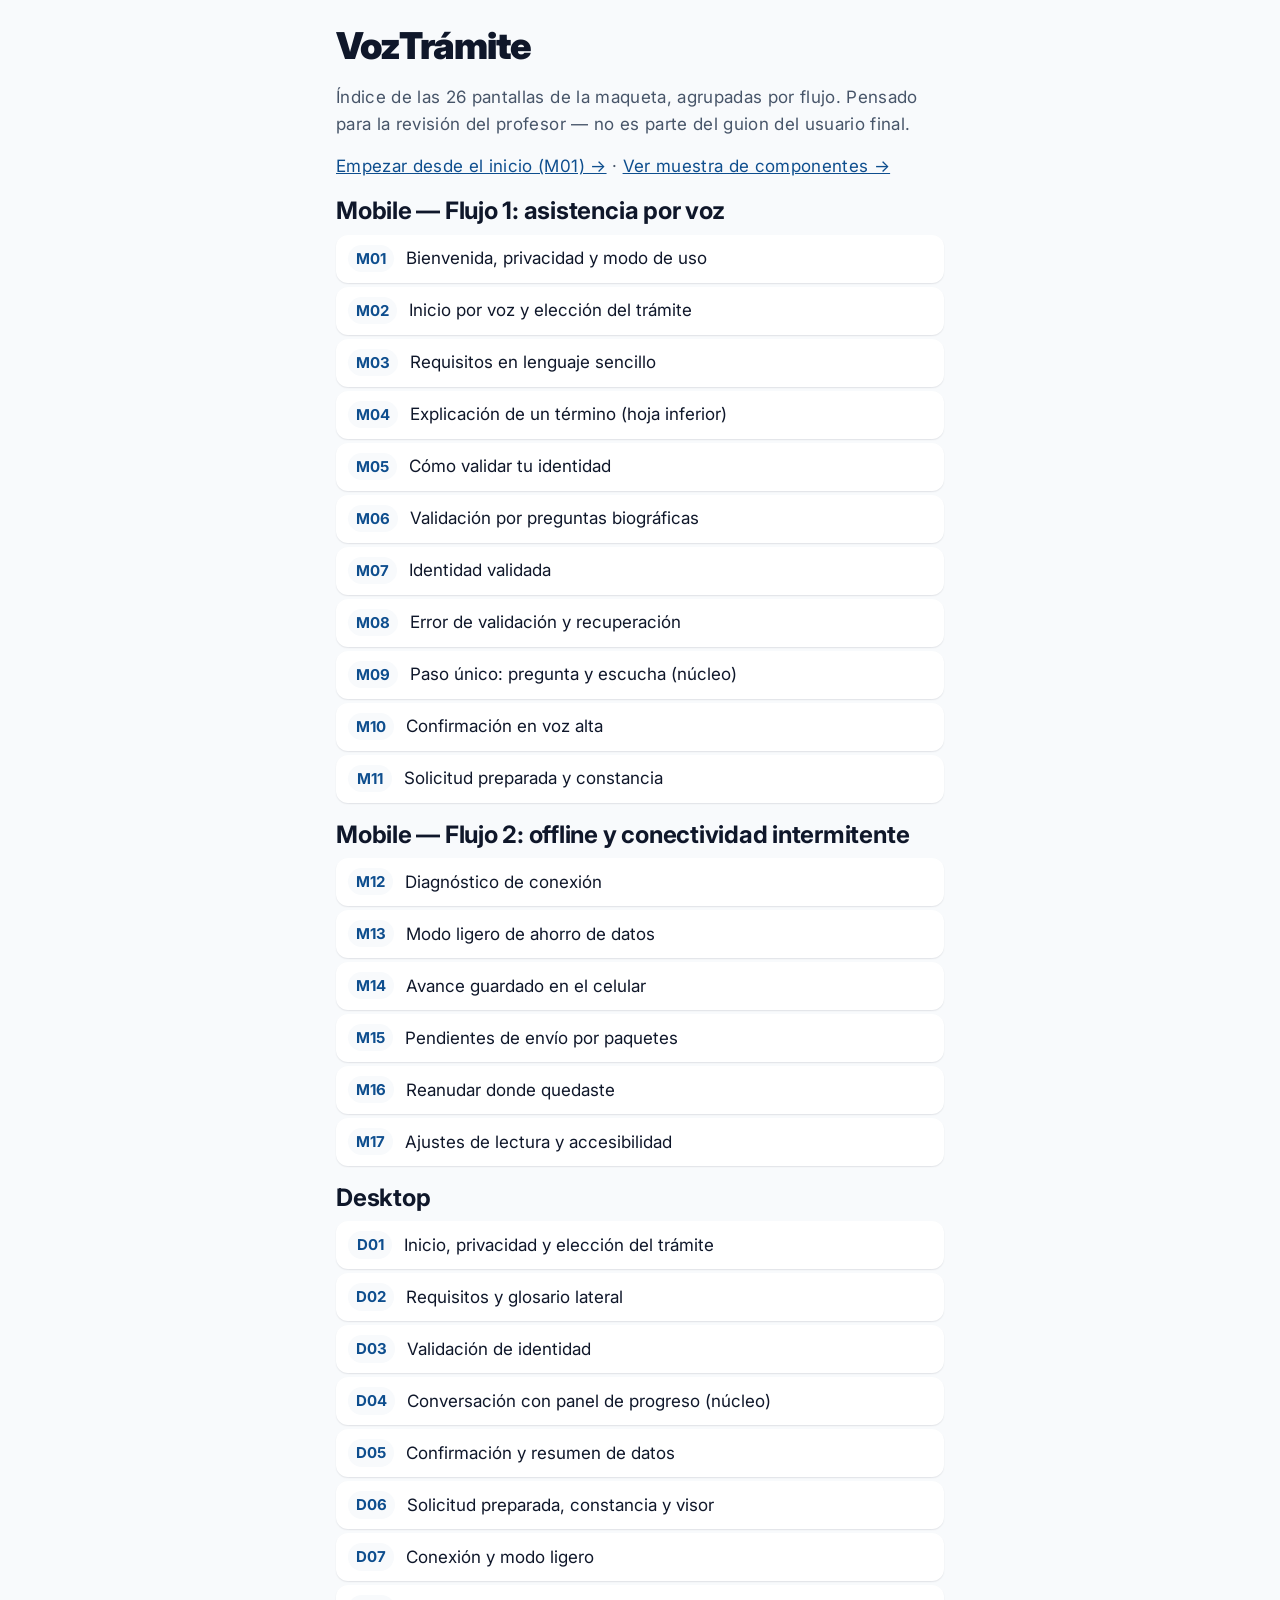
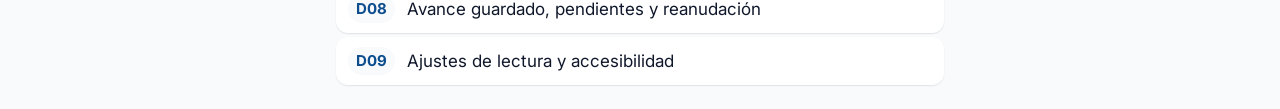
==== index.html @ a708dc7b "Base del proyecto interfaces web y movil desde js inyectadas al index.html" ====
<!DOCTYPE html>
<html lang="es">
<head>
  <meta charset="UTF-8" />
  <meta name="viewport" content="width=device-width, initial-scale=1.0" />
  <title>VozTrámite — Maqueta de trámites por voz</title>
  <meta name="description" content="Prototipo de interfaz de trámites estatales peruanos guiada por voz. Trabajo académico de HCI/UX, no es un servicio oficial." />
  <link rel="icon" href="favicon.ico" />
  <link rel="preconnect" href="https://fonts.googleapis.com" />
  <link rel="preconnect" href="https://fonts.gstatic.com" crossorigin />
  <link href="https://fonts.googleapis.com/css2?family=Inter:wght@400;500;600;700;800;900&display=swap" rel="stylesheet" />
  <link rel="stylesheet" href="css/tokens.css" />
  <link rel="stylesheet" href="css/base.css" />
  <link rel="stylesheet" href="css/components.css" />
  <link rel="stylesheet" href="css/layout.css" />
</head>
<body>
  <a class="skip-link" href="#main-content">Ir al asistente</a>

  <div id="app-root" aria-live="off"></div>

  <!-- Regiones globales de anuncio (4.1.3). Las pantallas las rellenan vía VT.anunciar(). -->
  <div id="vt-live-polite" class="visually-hidden" aria-live="polite" role="status"></div>
  <div id="vt-live-alert" class="visually-hidden" aria-live="assertive" role="alert"></div>

  <!-- Núcleo: sin módulos ES para que index.html funcione abierto con doble clic (file://) -->
  <script>window.VT = window.VT || {}; window.VT.screens = window.VT.screens || {};</script>
  <script src="js/icons.js"></script>
  <script src="js/data.js"></script>
  <script src="js/voice.js"></script>
  <script src="js/connectivity.js"></script>
  <script src="js/a11y.js"></script>
  <script src="js/ui.js"></script>

  <!-- Pantallas: cada archivo se registra en window.VT.screens -->
  <script src="js/screens/m01.js"></script>
  <script src="js/screens/m02.js"></script>
  <script src="js/screens/m03.js"></script>
  <script src="js/screens/m04.js"></script>
  <script src="js/screens/m05.js"></script>
  <script src="js/screens/m06.js"></script>
  <script src="js/screens/m07.js"></script>
  <script src="js/screens/m08.js"></script>
  <script src="js/screens/m09.js"></script>
  <script src="js/screens/m10.js"></script>
  <script src="js/screens/m11.js"></script>
  <script src="js/screens/m12.js"></script>
  <script src="js/screens/m13.js"></script>
  <script src="js/screens/m14.js"></script>
  <script src="js/screens/m15.js"></script>
  <script src="js/screens/m16.js"></script>
  <script src="js/screens/m17.js"></script>
  <script src="js/screens/d01.js"></script>
  <script src="js/screens/d02.js"></script>
  <script src="js/screens/d03.js"></script>
  <script src="js/screens/d04.js"></script>
  <script src="js/screens/d05.js"></script>
  <script src="js/screens/d06.js"></script>
  <script src="js/screens/d07.js"></script>
  <script src="js/screens/d08.js"></script>
  <script src="js/screens/d09.js"></script>
  <script src="js/screens/componentes.js"></script>

  <!-- Router + estado global: arranca en DOMContentLoaded, cuando ya registraron todas las pantallas -->
  <script src="js/app.js"></script>
</body>
</html>
---- css/tokens.css ----
/* =========================================================================
   VozTrámite — Design Tokens
   Paleta 60-30-10 + escala tipográfica + espaciado + radios + objetivos táctiles.
   No cambiar estos valores: están verificados contra WCAG 2.1 AA.
   ========================================================================= */

:root {
  /* ---- 60% dominante: superficies ---------------------------------- */
  --color-surface-pure: #FFFFFF;   /* 60% — tarjetas, lienzos de diálogo */
  --color-canvas-subtle: #F8FAFC;  /* 60% — fondo general de la app */

  /* ---- 30% secundario: marca y texto -------------------------------- */
  --color-brand-primary: #0E4E8E;  /* 30% — cabeceras, nav, anillo de foco. 6.37:1 sobre blanco */
  --color-text-headline: #0F172A;  /* 30% — títulos, preguntas, DNI. 17.5:1 sobre blanco (≥7:1 requerido) */
  --color-text-paragraph: #475569; /* 30% — descripciones, metadatos. 7.3:1 sobre blanco (≥4.5:1 requerido) */

  /* ---- 10% acento y estados ------------------------------------------
     Decisión de accesibilidad (documentada también en components.css):
     el brief original es contradictorio sobre el botón HABLAR. Se resuelve
     a favor del contraste: #0369A1 (Cian Profundo) es el ÚNICO relleno de
     texto/botón porque da 5.93:1 con blanco; #0284C7 (Cian Vocal) se reserva
     para iconos, bordes y ondas (3.91:1, cumple el mínimo 3:1 de componentes
     no textuales pero NO el 4.5:1 de texto). */
  --color-action-voice: #0284C7;      /* 10% — SOLO iconos, bordes, ondas. 3.91:1 sobre blanco */
  --color-action-voice-deep: #0369A1; /* 10% — relleno del botón HABLAR + texto blanco. 5.93:1 */
  --color-status-success: #15803D;    /* 10% — éxito. 4.52:1 sobre blanco con texto */
  --color-status-error: #B91C1C;      /* 10% — error. 6.08:1 sobre blanco con texto */
  --color-status-listening: #B45309;  /* 10% — escucha activa. 4.52:1 sobre blanco */

  /* ---- Fondos de mensaje de estado (10%, uso en bloque, no en texto) */
  --bg-success: #DCFCE7;
  --bg-error: #FEE2E2;
  --bg-warning: #FEF3C7;
  --bg-info: #E0F2FE;

  /* Texto sobre blanco puro para componentes de acento */
  --color-on-accent: #FFFFFF;

  /* ---- Tipografía: Inter, escala en rem sobre base 16px ------------- */
  --font-family-base: "Inter", system-ui, -apple-system, "Segoe UI", sans-serif;

  --fs-display: 2.3125rem;  /* 37px — bienvenida, título de portal */
  --fs-h1: 1.8125rem;       /* 29px — nombre del trámite */
  --fs-h2: 1.5rem;          /* 24px — encabezado de fase/paso */
  --fs-h3: 1.25rem;         /* 20px — pregunta del asistente */
  --fs-body-lg: 1.1875rem;  /* 19px — eco de transcripción */
  --fs-body: 1.0625rem;     /* 17px — instrucciones, notas */
  --fs-button: 1rem;        /* 16px — etiquetas de CTA */
  --fs-caption: 0.9375rem;  /* 15px — estados técnicos, badges (nunca info crítica) */

  --fw-display: 900;
  --fw-h1: 800;
  --fw-h2: 700;
  --fw-h3: 600;
  --fw-body-lg: 500;
  --fw-body: 400;
  --fw-button: 800;
  --fw-caption: 700;

  --lh-display: 1.20;
  --lh-h1: 1.25;
  --lh-h2: 1.30;
  --lh-h3: 1.40;
  --lh-body-lg: 1.50;
  --lh-body: 1.55;
  --lh-button: 1.20;
  --lh-caption: 1.30;

  --ls-display: -0.03em;
  --ls-h1: -0.02em;
  --ls-h2: -0.01em;
  --ls-h3: 0em;
  --ls-body-lg: 0.01em;
  --ls-body: 0.02em;
  --ls-button: 0.04em;
  --ls-caption: 0.05em;

  /* ---- Espaciado (escala de 4px) ------------------------------------- */
  --space-1: 4px;
  --space-2: 8px;
  --space-3: 12px;
  --space-4: 16px;
  --space-6: 24px;
  --space-8: 32px;
  --space-12: 48px;
  --space-16: 64px;

  /* ---- Radios --------------------------------------------------------- */
  --radius-card: 16px;
  --radius-button: 12px;
  --radius-squircle: 20px; /* baldosas de icono */
  --radius-chip: 999px;

  /* ---- Objetivos táctiles --------------------------------------------- */
  --tap-min: 48px;          /* todo elemento interactivo */
  --tap-voice: 56px;        /* botón HABLAR en mobile */
  --tap-voice-desktop: 64px;/* botón HABLAR en desktop */
  --tap-gap-min: 8px;       /* separación mínima entre controles contiguos */

  /* ---- Foco visible ----------------------------------------------------- */
  --focus-ring: 3px solid var(--color-brand-primary);
  --focus-offset: 2px;

  /* ---- Sombra mínima (tarjetas) ------------------------------------------ */
  --shadow-card: 0 1px 2px rgba(15, 23, 42, 0.06), 0 1px 1px rgba(15, 23, 42, 0.04);

  /* ---- Transiciones (desactivadas por completo con reduced motion) ------ */
  --transition-fast: 150ms ease;
  --transition-base: 250ms ease;
}

/* Alto contraste opcional (ajustes de accesibilidad, js/a11y.js) */
:root[data-contrast="alto"] {
  --color-text-paragraph: #1E293B; /* sube de 7.3:1 a ~14.9:1 */
  --color-canvas-subtle: #FFFFFF;
  --shadow-card: 0 0 0 1px rgba(15, 23, 42, 0.35);
}

/* Escalado de letra: tres niveles (1.4.4, zoom sin pérdida de contenido) */
:root[data-text-size="normal"] { font-size: 100%; }
:root[data-text-size="grande"] { font-size: 112.5%; }
:root[data-text-size="muy-grande"] { font-size: 125%; }
---- css/base.css ----
/* =========================================================================
   VozTrámite — Reset, tipografía base y utilidades
   ========================================================================= */

*,
*::before,
*::after { box-sizing: border-box; }

html, body { margin: 0; padding: 0; }

html {
  -webkit-text-size-adjust: 100%;
  scroll-behavior: auto;
}

body {
  font-family: var(--font-family-base);
  font-size: var(--fs-body);
  line-height: var(--lh-body);
  color: var(--color-text-paragraph);
  background: var(--color-canvas-subtle);
  min-height: 100vh;
  -webkit-font-smoothing: antialiased;
}

img, svg { display: block; max-width: 100%; }
button { font-family: inherit; }

/* El atributo [hidden] debe ganar siempre, aunque la clase del elemento
   también fije `display` (p. ej. .vt-sheet, .vt-acciones como <form>). */
[hidden] { display: none !important; }

ul, ol { margin: 0; padding: 0; list-style: none; }
h1, h2, h3, p, figure { margin: 0; }

a { color: var(--color-brand-primary); text-decoration: underline; }

/* ---- Tipografía semántica ------------------------------------------- */
.text-display {
  font-size: var(--fs-display); font-weight: var(--fw-display);
  line-height: var(--lh-display); letter-spacing: var(--ls-display);
  color: var(--color-text-headline);
}
.text-h1 {
  font-size: var(--fs-h1); font-weight: var(--fw-h1);
  line-height: var(--lh-h1); letter-spacing: var(--ls-h1);
  color: var(--color-text-headline);
}
.text-h2 {
  font-size: var(--fs-h2); font-weight: var(--fw-h2);
  line-height: var(--lh-h2); letter-spacing: var(--ls-h2);
  color: var(--color-text-headline);
}
.text-h3 {
  font-size: var(--fs-h3); font-weight: var(--fw-h3);
  line-height: var(--lh-h3); letter-spacing: var(--ls-h3);
  color: var(--color-text-headline);
}
.text-body-lg {
  font-size: var(--fs-body-lg); font-weight: var(--fw-body-lg);
  line-height: var(--lh-body-lg); letter-spacing: var(--ls-body-lg);
  color: var(--color-text-headline);
}
.text-body {
  font-size: var(--fs-body); font-weight: var(--fw-body);
  line-height: var(--lh-body); letter-spacing: var(--ls-body);
  color: var(--color-text-paragraph);
}
.text-caption {
  font-size: var(--fs-caption); font-weight: var(--fw-caption);
  line-height: var(--lh-caption); letter-spacing: var(--ls-caption);
  color: var(--color-text-paragraph);
}

/* Párrafos: ancho de lectura cómodo, nunca justificado a la derecha */
.text-body, .text-body-lg {
  max-width: 70ch;
  text-align: left;
}

/* ---- Foco visible (2.4.7) — nunca se desactiva sin reemplazo -------- */
:focus { outline: none; }
:focus-visible {
  outline: var(--focus-ring);
  outline-offset: var(--focus-offset);
  border-radius: 4px;
}

/* ---- Enlace "saltar bloques" (2.4.1) --------------------------------- */
.skip-link {
  position: absolute;
  left: var(--space-4);
  top: -100px;
  background: var(--color-brand-primary);
  color: #fff;
  padding: var(--space-3) var(--space-4);
  border-radius: var(--radius-button);
  font-weight: var(--fw-button);
  z-index: 1000;
  transition: top var(--transition-fast);
}
.skip-link:focus-visible {
  top: var(--space-4);
  outline: 3px solid #fff;
  outline-offset: 2px;
}

/* ---- Utilidades ------------------------------------------------------ */
.visually-hidden {
  position: absolute !important;
  width: 1px; height: 1px;
  margin: -1px; padding: 0; border: 0;
  overflow: hidden;
  clip: rect(0 0 0 0);
  white-space: nowrap;
}

.u-flex { display: flex; }
.u-flex-col { display: flex; flex-direction: column; }
.u-items-center { align-items: center; }
.u-justify-between { justify-content: space-between; }
.u-gap-1 { gap: var(--space-1); }
.u-gap-2 { gap: var(--space-2); }
.u-gap-3 { gap: var(--space-3); }
.u-gap-4 { gap: var(--space-4); }

/* ---- Movimiento reducido (2.3.3) -------------------------------------
   Aplica tanto por preferencia de SO como por ajuste forzado del usuario
   (data-motion="reducido", ver js/a11y.js) */
@media (prefers-reduced-motion: reduce) {
  *, *::before, *::after {
    animation-duration: 0.001ms !important;
    animation-iteration-count: 1 !important;
    transition-duration: 0.001ms !important;
    scroll-behavior: auto !important;
  }
}
:root[data-motion="reducido"] *,
:root[data-motion="reducido"] *::before,
:root[data-motion="reducido"] *::after {
  animation-duration: 0.001ms !important;
  animation-iteration-count: 1 !important;
  transition-duration: 0.001ms !important;
}

/* ---- Contenedor raíz de pantalla --------------------------------------- */
#app-root {
  min-height: 100vh;
  display: flex;
  flex-direction: column;
}

/* Estado vacío de carga (nunca debería durar) */
.app-loading {
  padding: var(--space-8);
  text-align: center;
  color: var(--color-text-paragraph);
}
---- css/components.css ----
/* =========================================================================
   VozTrámite — Componentes UI
   13 componentes del sistema de diseño. Cada regla de color cita su rol
   60-30-10 y, cuando aplica, su ratio de contraste verificado.
   ========================================================================= */

.vt-icon { flex-shrink: 0; }

/* ---- Cabecera de la app (60% canvas + 30% marca) ---------------------- */
.vt-header {
  background: var(--color-brand-primary); /* 30% */
  color: #fff;
  display: flex;
  align-items: center;
  justify-content: space-between;
  gap: var(--space-3);
  padding: var(--space-3) var(--space-4);
  min-height: var(--tap-min);
}
.vt-header__logo {
  display: flex; align-items: center; gap: var(--space-2);
  font-size: var(--fs-h3); font-weight: var(--fw-h2);
}
.vt-header__logo-glifo { display: inline-flex; color: #fff; }
.vt-header__acciones { display: flex; align-items: center; gap: var(--space-2); flex-wrap: wrap; }
.vt-header__btn {
  display: inline-flex; align-items: center; gap: var(--space-1);
  min-height: var(--tap-min); padding: var(--space-2) var(--space-3);
  background: rgba(255,255,255,0.12); color: #fff; border: none; border-radius: var(--radius-button);
  font-size: var(--fs-caption); font-weight: var(--fw-caption); text-decoration: none; cursor: pointer;
}
.vt-header__btn:hover { background: rgba(255,255,255,0.22); }

/* ---- 1. Botón HABLAR ----------------------------------------------------
   Decisión de accesibilidad: el relleno SIEMPRE es --color-action-voice-deep
   (#0369A1, 5.93:1 con texto blanco). --color-action-voice (#0284C7) solo
   se usa en iconos/bordes/ondas (no textual, mínimo 3:1). */
.vt-voice-wrap { display: flex; flex-direction: column; align-items: center; gap: var(--space-2); }

.vt-voice-btn {
  position: relative;
  display: inline-flex; align-items: center; justify-content: center; gap: var(--space-2);
  width: 100%;
  min-height: var(--tap-voice);
  border-radius: var(--radius-button);
  border: 3px solid transparent;
  background: var(--color-action-voice-deep);
  color: #fff;
  font-size: var(--fs-button); font-weight: var(--fw-button); letter-spacing: var(--ls-button);
  cursor: pointer;
  overflow: visible;
}
.vt-voice-btn--desktop { min-height: var(--tap-voice-desktop); max-width: 420px; }
.vt-voice-btn .vt-icon { color: #fff; }
.vt-voice-btn[data-state="reposo"] { animation: vt-pulso 2.4s ease-in-out infinite; }

.vt-voice-btn__waves { position: absolute; inset: -10px; pointer-events: none; display: none; }
.vt-voice-btn__waves span {
  position: absolute; inset: 0; border-radius: var(--radius-button);
  border: 2px solid var(--color-action-voice); opacity: 0;
}

.vt-voice-btn[data-state="escucha"] {
  background: #fff;
  border-color: var(--color-status-listening);
  color: var(--color-status-listening);
  animation: none;
}
.vt-voice-btn[data-state="escucha"] .vt-icon { color: var(--color-status-listening); }
.vt-voice-btn[data-state="escucha"] .vt-voice-btn__waves { display: block; }
.vt-voice-btn[data-state="escucha"] .vt-voice-btn__waves span { animation: vt-onda 1.6s ease-out infinite; }
.vt-voice-btn[data-state="escucha"] .vt-voice-btn__waves span:nth-child(2) { animation-delay: 0.4s; }
.vt-voice-btn[data-state="escucha"] .vt-voice-btn__waves span:nth-child(3) { animation-delay: 0.8s; }

.vt-voice-btn[data-state="procesando"] {
  background: var(--color-canvas-subtle); color: var(--color-text-paragraph); border-color: transparent;
  animation: none;
}
.vt-voice-btn[data-state="procesando"] .vt-icon { color: var(--color-text-paragraph); }

.vt-voice-btn[disabled],
.vt-voice-btn[data-state="deshabilitado"] {
  background: #E2E8F0; color: #64748B; animation: none; cursor: not-allowed;
}
.vt-voice-btn[data-state="deshabilitado"] .vt-icon { color: #64748B; }

@keyframes vt-pulso {
  0%, 100% { box-shadow: 0 0 0 0 rgba(3, 105, 161, 0.35); }
  50% { box-shadow: 0 0 0 10px rgba(3, 105, 161, 0); }
}
@keyframes vt-onda {
  0% { transform: scale(1); opacity: 0.6; }
  100% { transform: scale(1.18); opacity: 0; }
}
/* Movimiento reducido: ondas/pulso se sustituyen por borde ámbar estático (ya sin animación por base.css) */

.vt-voice-razon { color: var(--color-text-paragraph); text-align: center; max-width: 32ch; }

/* ---- 2 / 3. Botones --------------------------------------------------- */
.vt-btn {
  display: inline-flex; align-items: center; justify-content: center; gap: var(--space-2);
  min-height: var(--tap-min);
  padding: 0 var(--space-6);
  border-radius: var(--radius-button);
  font-size: var(--fs-button); font-weight: var(--fw-button); letter-spacing: var(--ls-button);
  border: 2px solid transparent;
  cursor: pointer;
  text-decoration: none;
  background: none;
}
.vt-btn--lg { min-height: 56px; }
.vt-btn--xl { min-height: 64px; }
.vt-btn--base { min-height: var(--tap-min); }

.vt-btn--primario { background: var(--color-action-voice-deep); color: #fff; } /* 10% acento, relleno accesible */
.vt-btn--exito { background: var(--color-status-success); color: #fff; }       /* CONFIRMAR, 4.52:1 */
.vt-btn--secundario { background: #fff; color: var(--color-brand-primary); border-color: var(--color-brand-primary); } /* CORREGIR */
.vt-btn--fantasma { background: transparent; color: var(--color-brand-primary); text-decoration: underline; }
.vt-btn--peligro { background: var(--color-status-error); color: #fff; }

.vt-btn[disabled] { opacity: 0.5; cursor: not-allowed; }
.vt-btn + .vt-btn { margin-top: 0; }

.vt-acciones { display: flex; flex-direction: column; gap: var(--tap-gap-min); }
.vt-acciones--fila { flex-direction: row; flex-wrap: wrap; }

/* ---- 4. Tarjeta conversacional ------------------------------------------ */
.vt-card {
  background: var(--color-surface-pure); /* 60% dominante */
  border-radius: var(--radius-card);
  box-shadow: var(--shadow-card);
  padding: var(--space-4);
  display: flex; flex-direction: column; gap: var(--space-3);
}
.vt-card--asistente { border-left: 4px solid var(--color-brand-primary); }
.vt-card--usuario { border-left: 4px solid var(--color-action-voice); background: var(--color-canvas-subtle); }

.vt-subtitulo { margin: 0; }
.vt-word { transition: background var(--transition-fast); border-radius: 4px; padding: 0 1px; }
.vt-word.is-active { background: var(--bg-info); }

/* ---- 5. Campo de transcripción (eco) ------------------------------------ */
.vt-transcript {
  background: var(--color-canvas-subtle);
  border: 1px solid #E2E8F0;
  border-radius: var(--radius-card);
  padding: var(--space-3) var(--space-4);
}
.vt-transcript__etiqueta { display: block; margin-bottom: var(--space-1); color: var(--color-text-paragraph); }
.vt-transcript__texto { min-height: 1.5em; }
.vt-transcript--privado .vt-transcript__texto { letter-spacing: 0.3em; color: var(--color-text-paragraph); }

/* ---- 6. Indicador de progreso ------------------------------------------- */
.vt-progreso-mobile { display: flex; flex-direction: column; gap: var(--space-2); }
.vt-progreso-mobile__barra { display: flex; gap: var(--space-1); }
.vt-progreso-mobile__seg {
  flex: 1; height: 6px; border-radius: var(--radius-chip);
  background: #E2E8F0;
}
.vt-progreso-mobile__seg.is-completo { background: var(--color-brand-primary); }

.vt-progreso-desktop { display: flex; flex-direction: column; gap: var(--space-1); }
.vt-progreso-desktop__item {
  display: flex; align-items: center; gap: var(--space-3);
  padding: var(--space-3); border-radius: var(--radius-button);
  color: var(--color-text-paragraph);
}
.vt-progreso-desktop__marca {
  display: inline-flex; align-items: center; justify-content: center;
  width: 32px; height: 32px; border-radius: 50%;
  background: #E2E8F0; color: var(--color-text-paragraph);
  font-weight: var(--fw-button); flex-shrink: 0;
}
.vt-progreso-desktop__item.is-completo .vt-progreso-desktop__marca { background: var(--color-status-success); color: #fff; }
.vt-progreso-desktop__item.is-actual { background: var(--bg-info); }
.vt-progreso-desktop__item.is-actual .vt-progreso-desktop__marca { background: var(--color-brand-primary); color: #fff; }
.vt-progreso-desktop__item.is-actual .vt-progreso-desktop__texto { color: var(--color-text-headline); font-weight: var(--fw-h3); }

/* ---- 7. Mensajes de estado ----------------------------------------------- */
.vt-mensaje {
  display: flex; align-items: flex-start; gap: var(--space-3);
  border-radius: var(--radius-card);
  padding: var(--space-4);
}
.vt-mensaje .vt-icon { margin-top: 2px; }
.vt-mensaje--exito { background: var(--bg-success); color: #14532D; }
.vt-mensaje--exito .vt-icon { color: var(--color-status-success); }
.vt-mensaje--error { background: var(--bg-error); color: #7F1D1D; }
.vt-mensaje--error .vt-icon { color: var(--color-status-error); }
.vt-mensaje--advertencia { background: var(--bg-warning); color: #78350F; }
.vt-mensaje--advertencia .vt-icon { color: var(--color-status-listening); }
.vt-mensaje--info { background: var(--bg-info); color: #0C4A6E; }
.vt-mensaje--info .vt-icon { color: var(--color-brand-primary); }
.vt-mensaje__texto p { color: inherit; }
.vt-mensaje__texto .text-h3 { color: inherit; }

/* ---- 8. Chips de estado ---------------------------------------------------- */
.vt-chip {
  display: inline-flex; align-items: center; gap: var(--space-1);
  padding: var(--space-1) var(--space-3);
  min-height: 32px;
  border-radius: var(--radius-chip);
  font-size: var(--fs-caption); font-weight: var(--fw-caption); letter-spacing: var(--ls-caption);
  background: #E2E8F0; color: var(--color-text-paragraph);
}
.vt-chip .vt-icon { width: 18px; height: 18px; }
.vt-chip--success { background: var(--bg-success); color: #14532D; }
.vt-chip--warning { background: var(--bg-warning); color: #78350F; }
.vt-chip--info { background: var(--bg-info); color: #0C4A6E; }
.vt-chip--neutral { background: #E2E8F0; color: #334155; }
.vt-chip--escucha { background: var(--bg-warning); color: var(--color-status-listening); font-size: var(--fs-caption); }

.vt-chips-fila { display: flex; gap: var(--space-2); flex-wrap: wrap; }

/* ---- 9. Barra de navegación inferior (mobile) -------------------------------- */
.vt-bottom-nav {
  position: sticky; bottom: 0;
  display: flex;
  background: #fff;
  border-top: 1px solid #E2E8F0;
  padding: var(--space-1) var(--space-1) max(var(--space-1), env(safe-area-inset-bottom));
}
.vt-bottom-nav__item {
  flex: 1;
  display: flex; flex-direction: column; align-items: center; justify-content: center; gap: 2px;
  min-height: var(--tap-min);
  color: var(--color-text-paragraph);
  text-decoration: none;
  font-size: var(--fs-caption); font-weight: var(--fw-caption);
  border-radius: var(--radius-button);
}
.vt-bottom-nav__item[aria-current="page"] { color: var(--color-brand-primary); }

/* ---- 10. Hoja inferior (bottom sheet) ------------------------------------------ */
.vt-sheet-backdrop {
  position: fixed; inset: 0; background: rgba(15, 23, 42, 0.5); z-index: 90;
}
.vt-sheet {
  position: fixed; left: 0; right: 0; bottom: 0; z-index: 91;
  height: 45vh; min-height: 280px;
  background: var(--color-surface-pure);
  border-radius: 20px 20px 0 0;
  box-shadow: 0 -4px 24px rgba(15, 23, 42, 0.18);
  display: flex; flex-direction: column;
  padding: var(--space-4);
  overflow-y: auto;
}
.vt-sheet[hidden],
.vt-sheet-backdrop[hidden] { display: none; }
.vt-sheet__header { display: flex; align-items: center; justify-content: space-between; gap: var(--space-3); margin-bottom: var(--space-3); }
.vt-sheet__cerrar {
  display: inline-flex; align-items: center; gap: var(--space-1);
  min-width: var(--tap-min); min-height: var(--tap-min);
  justify-content: center;
  background: var(--color-canvas-subtle); border: none; border-radius: var(--radius-button); cursor: pointer;
  color: var(--color-text-paragraph);
}
.vt-sheet__cuerpo { display: flex; flex-direction: column; gap: var(--space-3); }

/* ---- 11. Baldosas de icono squircle ----------------------------------------------- */
.vt-tile-tarjeta {
  display: flex; flex-direction: column; align-items: center; gap: var(--space-2);
  text-align: center;
}
.vt-tile {
  position: relative;
  display: inline-flex; align-items: center; justify-content: center;
  width: 64px; height: 64px;
  background: var(--color-canvas-subtle); /* 60% dominante */
  border-radius: var(--radius-squircle);
}
.vt-tile__glifo { color: var(--color-brand-primary); } /* 30% secundario */
.vt-tile__destello {
  position: absolute; top: -4px; right: -4px;
  width: 14px; height: 14px;
  background: var(--color-action-voice); /* 10% acento */
  clip-path: polygon(50% 0%, 65% 35%, 100% 50%, 65% 65%, 50% 100%, 35% 65%, 0% 50%, 35% 35%);
}
.vt-tile__etiqueta { font-size: var(--fs-caption); font-weight: var(--fw-caption); color: var(--color-text-headline); }

/* ---- 12. Reproductor de audio del asistente --------------------------------------- */
.vt-audio {
  display: flex; align-items: center; gap: var(--space-2); flex-wrap: wrap;
  background: var(--color-canvas-subtle);
  border-radius: var(--radius-card);
  padding: var(--space-2) var(--space-3);
}
.vt-audio__btn {
  display: inline-flex; align-items: center; gap: var(--space-1);
  min-height: var(--tap-min); padding: 0 var(--space-3);
  background: #fff; border: 1px solid #E2E8F0; border-radius: var(--radius-button);
  color: var(--color-text-headline); cursor: pointer; font-size: var(--fs-caption); font-weight: var(--fw-caption);
}
.vt-audio__velocidad select {
  min-height: var(--tap-min); border-radius: var(--radius-button); border: 1px solid #E2E8F0;
  padding: 0 var(--space-2); font-size: var(--fs-caption); font-weight: var(--fw-caption); background: #fff; color: var(--color-text-headline);
}

/* ---- 13. Contador de intentos --------------------------------------------------------- */
.vt-intentos { color: var(--color-text-paragraph); }

/* ---- Bloques auxiliares comunes a varias pantallas ------------------------------------- */
.vt-lista-check { display: flex; flex-direction: column; gap: var(--space-2); }
.vt-lista-check li { display: flex; align-items: center; gap: var(--space-2); color: var(--color-text-headline); }
.vt-lista-check .vt-icon { color: var(--color-status-success); }

.vt-opcion {
  display: flex; align-items: flex-start; gap: var(--space-3);
  width: 100%;
  min-height: var(--tap-voice);
  background: #fff; border: 2px solid #E2E8F0; border-radius: var(--radius-card);
  padding: var(--space-4);
  text-align: left; cursor: pointer;
}
.vt-opcion:hover { border-color: var(--color-brand-primary); }
.vt-opcion--recomendada { border-color: var(--color-brand-primary); background: var(--bg-info); }
.vt-opcion__glifo { color: var(--color-brand-primary); flex-shrink: 0; }
.vt-opcion__texto { display: flex; flex-direction: column; gap: 2px; }

.vt-requisito { display: flex; align-items: center; gap: var(--space-3); }
.vt-requisito .vt-icon { color: var(--color-brand-primary); flex-shrink: 0; }

.vt-termino-subrayado {
  background: none; border: none; padding: 0; color: inherit; cursor: pointer;
  font: inherit; text-decoration: underline dotted; text-decoration-color: var(--color-brand-primary);
  text-underline-offset: 3px;
}

.vt-codigo-orientacion {
  font-size: var(--fs-h1); font-weight: var(--fw-h1); color: var(--color-text-headline);
  letter-spacing: 0.12em;
}

.vt-dato-grupo { letter-spacing: 0.08em; }

.vt-visor {
  background: var(--color-canvas-subtle); border: 1px dashed #CBD5E1; border-radius: var(--radius-card);
  padding: var(--space-6); text-align: center; color: var(--color-text-paragraph);
}

.vt-tabla { width: 100%; border-collapse: collapse; }
.vt-tabla th, .vt-tabla td { text-align: left; padding: var(--space-3); border-bottom: 1px solid #E2E8F0; }
.vt-tabla th { font-size: var(--fs-caption); font-weight: var(--fw-caption); color: var(--color-text-paragraph); }

.vt-interruptor { display: flex; align-items: center; justify-content: space-between; gap: var(--space-4); min-height: var(--tap-min); }
.vt-interruptor__control {
  position: relative; width: 52px; height: 30px; border-radius: var(--radius-chip);
  background: #CBD5E1; border: none; cursor: pointer; flex-shrink: 0;
}
.vt-interruptor__control::after {
  content: ""; position: absolute; top: 3px; left: 3px; width: 24px; height: 24px; border-radius: 50%;
  background: #fff; transition: transform var(--transition-fast);
}
.vt-interruptor__control[aria-checked="true"] { background: var(--color-brand-primary); }
.vt-interruptor__control[aria-checked="true"]::after { transform: translateX(22px); }

.vt-segmento-paquetes { display: flex; gap: var(--space-1); }
.vt-segmento-paquetes__seg { flex: 1; height: 10px; border-radius: var(--radius-chip); background: #E2E8F0; }
.vt-segmento-paquetes__seg.is-enviado { background: var(--color-status-success); }
.vt-segmento-paquetes__seg.is-enviando { background: var(--color-action-voice); animation: vt-raya 1.2s linear infinite; }
.vt-segmento-paquetes__seg.is-pausado { background: repeating-linear-gradient(45deg, #E2E8F0, #E2E8F0 6px, #CBD5E1 6px, #CBD5E1 12px); }
@keyframes vt-raya { 0%,100% { opacity: 1; } 50% { opacity: 0.55; } }

.vt-debug-panel {
  position: fixed; left: var(--space-3); bottom: var(--space-3); z-index: 200;
  background: #0F172A; color: #fff; padding: var(--space-3); border-radius: var(--radius-card);
  display: flex; flex-direction: column; gap: var(--space-2); max-width: 260px;
}
.vt-debug-row { display: flex; flex-wrap: wrap; gap: var(--space-1); }
.vt-debug-btn { background: #1E293B; color: #fff; border: 1px solid #334155; border-radius: var(--radius-button); padding: var(--space-1) var(--space-2); font-size: 0.75rem; cursor: pointer; }

.vt-checkbox { display: flex; align-items: center; gap: var(--space-3); min-height: var(--tap-min); cursor: pointer; }
.vt-checkbox input { width: 24px; height: 24px; accent-color: var(--color-brand-primary); flex-shrink: 0; }
.vt-checkbox span { color: var(--color-text-headline); }

/* Fila que aparece/ se corrige en el panel derecho de D04/D05 */
.vt-fila-flash { animation: vt-flash 300ms ease; border-radius: var(--radius-button); }
@keyframes vt-flash {
  from { background: var(--bg-success); }
  to { background: transparent; }
}
---- css/layout.css ----
/* =========================================================================
   VozTrámite — Layouts
   Mobile: flujo vertical de foco exclusivo (base, funciona desde 320px).
   Desktop (≥1024px, pensado para 1440×900): grid de 12 columnas, 3 zonas.
   ========================================================================= */

#app-root { display: flex; flex-direction: column; min-height: 100vh; }

.vt-main {
  flex: 1;
  width: 100%;
  max-width: 600px;
  margin: 0 auto;
  padding: var(--space-4) var(--space-4) var(--space-8);
  display: flex;
  flex-direction: column;
  gap: var(--space-4);
}

/* Pantallas que necesitan todo el ancho (índice, componentes, desktop).
   Selector compuesto a propósito: así gana siempre sobre la regla `.vt-main`
   de @media (min-width:1024px) más abajo, sin importar el orden en la hoja. */
.vt-main.vt-main--ancho { max-width: 900px; }
.vt-main.vt-main--escritorio { max-width: none; padding: 0; }

/* Zona del pulgar: el botón HABLAR queda al final del flujo mobile, cerca
   del borde inferior donde cae el pulgar en uso con una sola mano. */
.vt-zona-pulgar { margin-top: auto; display: flex; flex-direction: column; gap: var(--space-3); }

/* ---- Índice de pantallas (ruta "#/") ------------------------------------- */
.vt-indice__grupo { display: flex; flex-direction: column; gap: var(--space-2); }
.vt-indice__lista { display: flex; flex-direction: column; gap: var(--space-1); }
.vt-indice__lista a {
  display: flex; align-items: center; gap: var(--space-3);
  min-height: var(--tap-min);
  padding: var(--space-2) var(--space-3);
  border-radius: var(--radius-button);
  background: var(--color-surface-pure);
  box-shadow: var(--shadow-card);
  text-decoration: none; color: var(--color-text-headline);
}
.vt-indice__lista a:hover { outline: 1px solid var(--color-brand-primary); }
.vt-indice__id {
  display: inline-flex; align-items: center; justify-content: center;
  min-width: 44px; padding: 2px var(--space-2);
  background: var(--color-canvas-subtle); color: var(--color-brand-primary);
  border-radius: var(--radius-chip);
  font-size: var(--fs-caption); font-weight: var(--fw-caption);
}

/* ---- Grid de muestra de componentes -------------------------------------- */
.vt-muestra__seccion { display: flex; flex-direction: column; gap: var(--space-3); }
.vt-muestra__fila { display: flex; flex-wrap: wrap; gap: var(--space-3); align-items: flex-start; }
.vt-muestra__tiles { display: flex; gap: var(--space-4); flex-wrap: wrap; }

@media (min-width: 1024px) {
  .vt-main { max-width: 640px; padding: var(--space-6) var(--space-4); }
  .vt-main.vt-main--ancho { max-width: 1100px; }
  .vt-main.vt-main--escritorio { max-width: none; padding: 0; }

  .vt-voice-btn--mobile { max-width: 480px; margin: 0 auto; }

  /* ---- Grid de 12 columnas, 3 zonas --------------------------------------- */
  .vt-desktop-grid {
    display: grid;
    grid-template-columns: repeat(12, 1fr);
    gap: var(--space-6);
    max-width: 1440px;
    margin: 0 auto;
    padding: var(--space-6) var(--space-8);
    align-items: start;
  }
  .vt-desktop-grid__izq { grid-column: span 3; }
  .vt-desktop-grid__centro { grid-column: span 6; }
  .vt-desktop-grid__der { grid-column: span 3; }

  .vt-desktop-grid__izq,
  .vt-desktop-grid__der { position: sticky; top: var(--space-6); }

  /* El botón HABLAR crece en desktop */
  .vt-voice-btn--desktop { width: 100%; }
}

/* A 320px de ancho (mobile mínimo) todo cabe en una sola columna sin scroll
   horizontal: ya es el comportamiento por defecto de .vt-main antes de 1024px. */
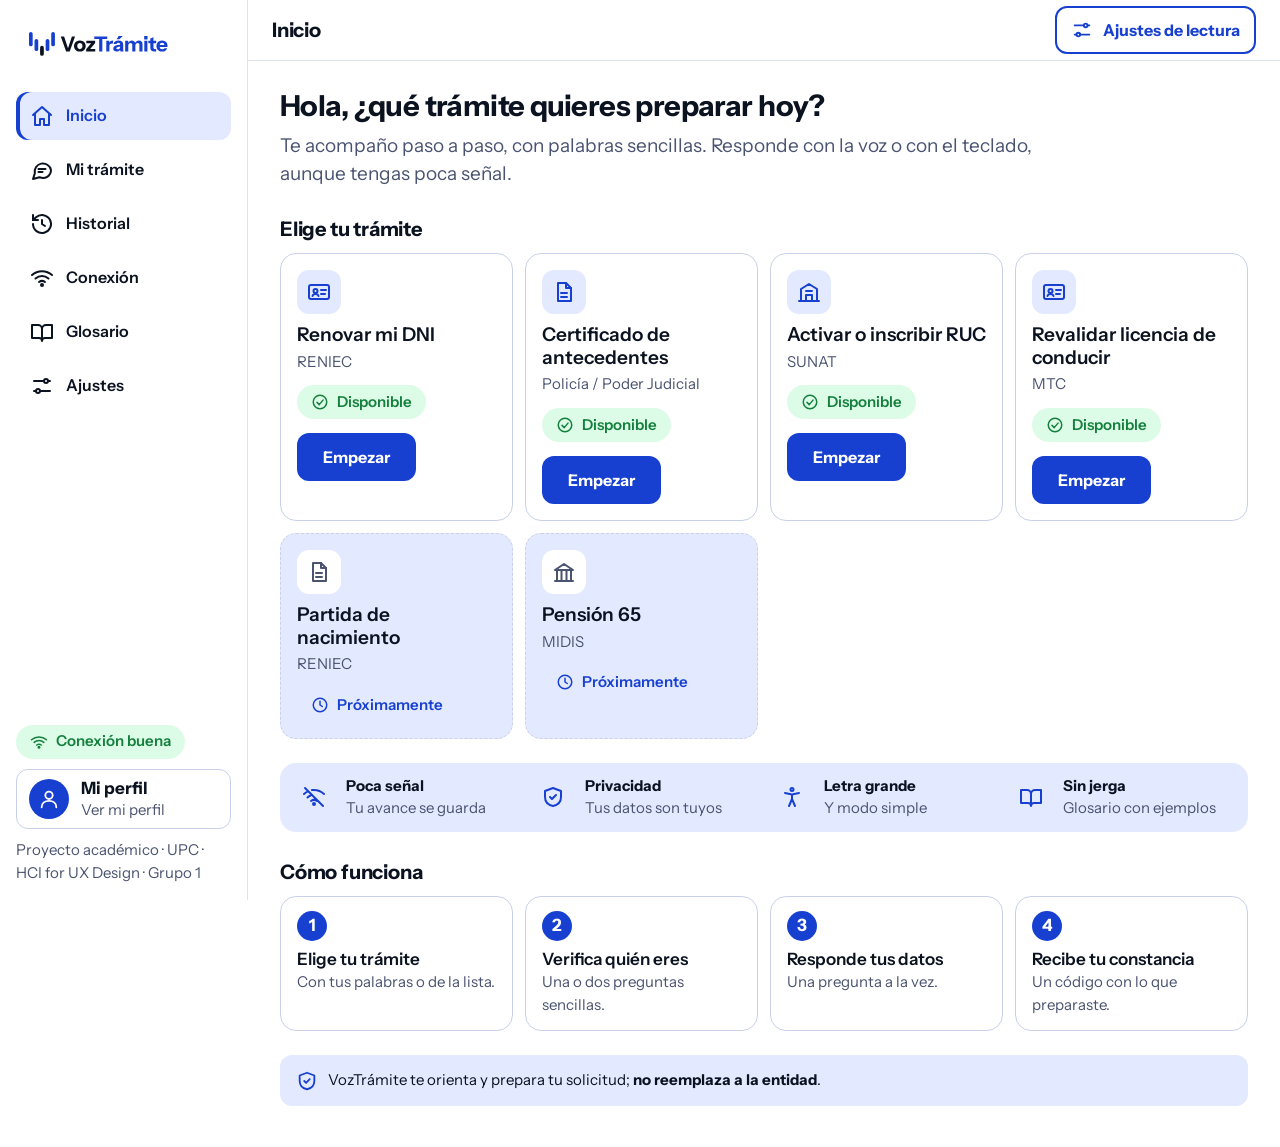
==== commit 4ee31799: "Add files via upload" ====
--- a/index.html
+++ b/index.html
@@ -2,66 +2,14 @@
 <html lang="es">
 <head>
   <meta charset="UTF-8" />
-  <meta name="viewport" content="width=device-width, initial-scale=1.0" />
-  <title>VozTrámite — Maqueta de trámites por voz</title>
-  <meta name="description" content="Prototipo de interfaz de trámites estatales peruanos guiada por voz. Trabajo académico de HCI/UX, no es un servicio oficial." />
+  <meta name="viewport" content="width=device-width, initial-scale=1" />
+  <title>VozTrámite</title>
   <link rel="icon" href="favicon.ico" />
-  <link rel="preconnect" href="https://fonts.googleapis.com" />
-  <link rel="preconnect" href="https://fonts.gstatic.com" crossorigin />
-  <link href="https://fonts.googleapis.com/css2?family=Inter:wght@400;500;600;700;800;900&display=swap" rel="stylesheet" />
-  <link rel="stylesheet" href="css/tokens.css" />
-  <link rel="stylesheet" href="css/base.css" />
-  <link rel="stylesheet" href="css/components.css" />
-  <link rel="stylesheet" href="css/layout.css" />
+  <meta http-equiv="refresh" content="0; url=pages/index.html" />
+  <link rel="canonical" href="pages/index.html" />
 </head>
 <body>
-  <a class="skip-link" href="#main-content">Ir al asistente</a>
-
-  <div id="app-root" aria-live="off"></div>
-
-  <!-- Regiones globales de anuncio (4.1.3). Las pantallas las rellenan vía VT.anunciar(). -->
-  <div id="vt-live-polite" class="visually-hidden" aria-live="polite" role="status"></div>
-  <div id="vt-live-alert" class="visually-hidden" aria-live="assertive" role="alert"></div>
-
-  <!-- Núcleo: sin módulos ES para que index.html funcione abierto con doble clic (file://) -->
-  <script>window.VT = window.VT || {}; window.VT.screens = window.VT.screens || {};</script>
-  <script src="js/icons.js"></script>
-  <script src="js/data.js"></script>
-  <script src="js/voice.js"></script>
-  <script src="js/connectivity.js"></script>
-  <script src="js/a11y.js"></script>
-  <script src="js/ui.js"></script>
-
-  <!-- Pantallas: cada archivo se registra en window.VT.screens -->
-  <script src="js/screens/m01.js"></script>
-  <script src="js/screens/m02.js"></script>
-  <script src="js/screens/m03.js"></script>
-  <script src="js/screens/m04.js"></script>
-  <script src="js/screens/m05.js"></script>
-  <script src="js/screens/m06.js"></script>
-  <script src="js/screens/m07.js"></script>
-  <script src="js/screens/m08.js"></script>
-  <script src="js/screens/m09.js"></script>
-  <script src="js/screens/m10.js"></script>
-  <script src="js/screens/m11.js"></script>
-  <script src="js/screens/m12.js"></script>
-  <script src="js/screens/m13.js"></script>
-  <script src="js/screens/m14.js"></script>
-  <script src="js/screens/m15.js"></script>
-  <script src="js/screens/m16.js"></script>
-  <script src="js/screens/m17.js"></script>
-  <script src="js/screens/d01.js"></script>
-  <script src="js/screens/d02.js"></script>
-  <script src="js/screens/d03.js"></script>
-  <script src="js/screens/d04.js"></script>
-  <script src="js/screens/d05.js"></script>
-  <script src="js/screens/d06.js"></script>
-  <script src="js/screens/d07.js"></script>
-  <script src="js/screens/d08.js"></script>
-  <script src="js/screens/d09.js"></script>
-  <script src="js/screens/componentes.js"></script>
-
-  <!-- Router + estado global: arranca en DOMContentLoaded, cuando ya registraron todas las pantallas -->
-  <script src="js/app.js"></script>
+  <p>Abriendo VozTrámite… Si no cambia sola, <a href="pages/index.html">entra aquí</a>.</p>
+  <script>location.replace("pages/index.html");</script>
 </body>
 </html>
